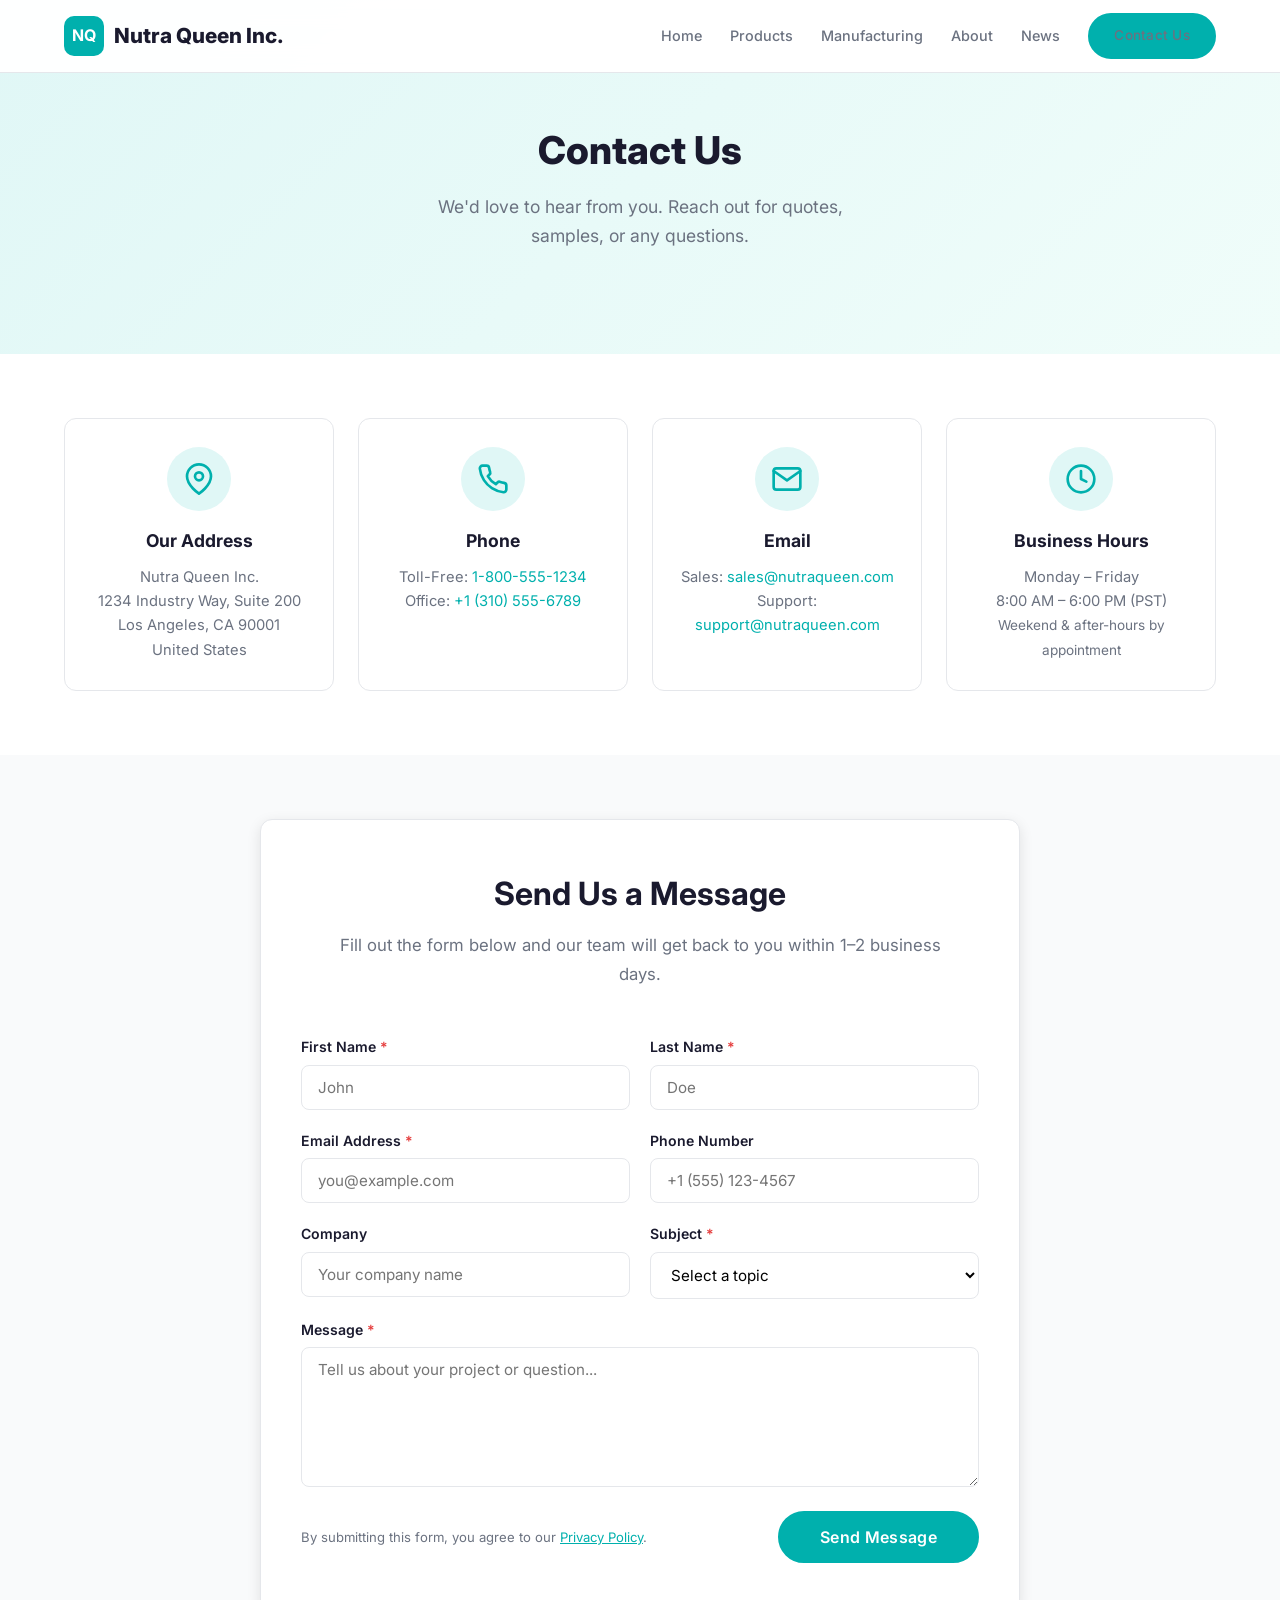
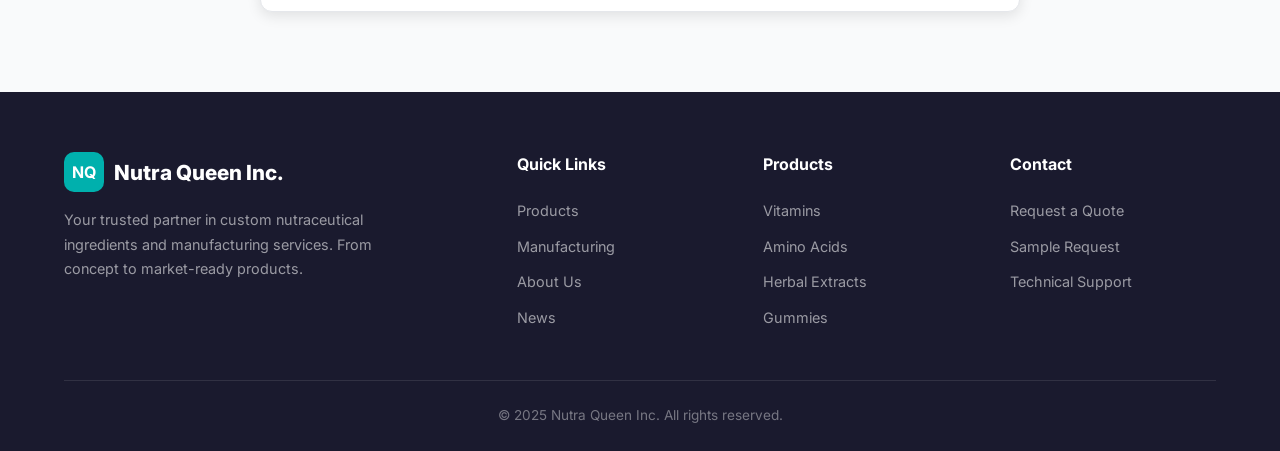
==== contact.html @ ca0a2e71 "feat: add Contact Us page with form validation and server submission logic; fix jQuery CDN dependenc" ====
<!DOCTYPE html>
<html lang="en">
<head>
  <meta charset="UTF-8">
  <meta name="viewport" content="width=device-width, initial-scale=1.0">
  <title>Contact Us - Nutra Queen Inc.</title>
  <meta name="description" content="Get in touch with Nutra Queen Inc. Request a quote, ask about ingredients, or speak with our team.">
  <link rel="preconnect" href="https://fonts.googleapis.com">
  <link rel="preconnect" href="https://fonts.gstatic.com" crossorigin>
  <link href="https://fonts.googleapis.com/css2?family=Inter:wght@400;500;600;700;800&display=swap" rel="stylesheet">
  <link rel="stylesheet" href="static/css/style.css">
</head>
<body>

  <!-- ==================== HEADER ==================== -->
  <header class="header">
    <div class="container">
      <a href="/" class="logo">
        <span class="logo-icon">NQ</span>
        Nutra Queen Inc.
      </a>
      <nav class="nav-links">
        <a href="index.html">Home</a>
        <a href="index.html#products">Products</a>
        <a href="index.html#manufacturing">Manufacturing</a>
        <a href="index.html#about">About</a>
        <a href="index.html#news">News</a>
        <a href="contact.html" class="btn btn-primary">Contact Us</a>
      </nav>
      <button class="menu-toggle" aria-label="Toggle menu">
        <span></span><span></span><span></span>
      </button>
    </div>
  </header>

  <!-- ==================== PAGE HEADER ==================== -->
  <section class="page-header">
    <div class="container">
      <h1>Contact Us</h1>
      <p>We'd love to hear from you. Reach out for quotes, samples, or any questions.</p>
    </div>
  </section>

  <!-- ==================== CONTACT INFO ==================== -->
  <section class="section contact-info-section">
    <div class="container">
      <div class="contact-info-grid">
        <!-- Address -->
        <div class="contact-info-card">
          <div class="contact-icon">
            <svg width="32" height="32" viewBox="0 0 24 24" fill="none" stroke="currentColor" stroke-width="2" stroke-linecap="round" stroke-linejoin="round">
              <path d="M21 10c0 7-9 13-9 13s-9-6-9-13a9 9 0 0 1 18 0z"/>
              <circle cx="12" cy="10" r="3"/>
            </svg>
          </div>
          <h3>Our Address</h3>
          <p>
            Nutra Queen Inc.<br>
            1234 Industry Way, Suite 200<br>
            Los Angeles, CA 90001<br>
            United States
          </p>
        </div>

        <!-- Phone -->
        <div class="contact-info-card">
          <div class="contact-icon">
            <svg width="32" height="32" viewBox="0 0 24 24" fill="none" stroke="currentColor" stroke-width="2" stroke-linecap="round" stroke-linejoin="round">
              <path d="M22 16.92v3a2 2 0 0 1-2.18 2 19.79 19.79 0 0 1-8.63-3.07 19.5 19.5 0 0 1-6-6 19.79 19.79 0 0 1-3.07-8.67A2 2 0 0 1 4.11 2h3a2 2 0 0 1 2 1.72 12.84 12.84 0 0 0 .7 2.81 2 2 0 0 1-.45 2.11L8.09 9.91a16 16 0 0 0 6 6l1.27-1.27a2 2 0 0 1 2.11-.45 12.84 12.84 0 0 0 2.81.7A2 2 0 0 1 22 16.92z"/>
            </svg>
          </div>
          <h3>Phone</h3>
          <p>
            Toll-Free: <a href="tel:+18005551234">1-800-555-1234</a><br>
            Office: <a href="tel:+13105556789">+1 (310) 555-6789</a>
          </p>
        </div>

        <!-- Email -->
        <div class="contact-info-card">
          <div class="contact-icon">
            <svg width="32" height="32" viewBox="0 0 24 24" fill="none" stroke="currentColor" stroke-width="2" stroke-linecap="round" stroke-linejoin="round">
              <path d="M4 4h16c1.1 0 2 .9 2 2v12c0 1.1-.9 2-2 2H4c-1.1 0-2-.9-2-2V6c0-1.1.9-2 2-2z"/>
              <polyline points="22,6 12,13 2,6"/>
            </svg>
          </div>
          <h3>Email</h3>
          <p>
            Sales: <a href="mailto:sales@nutraqueen.com">sales@nutraqueen.com</a><br>
            Support: <a href="mailto:support@nutraqueen.com">support@nutraqueen.com</a>
          </p>
        </div>

        <!-- Business Hours -->
        <div class="contact-info-card">
          <div class="contact-icon">
            <svg width="32" height="32" viewBox="0 0 24 24" fill="none" stroke="currentColor" stroke-width="2" stroke-linecap="round" stroke-linejoin="round">
              <circle cx="12" cy="12" r="10"/>
              <polyline points="12 6 12 12 16 14"/>
            </svg>
          </div>
          <h3>Business Hours</h3>
          <p>
            Monday – Friday<br>
            8:00 AM – 6:00 PM (PST)<br>
            <span style="font-size:0.85rem;color:var(--text-muted);">Weekend &amp; after-hours by appointment</span>
          </p>
        </div>
      </div>
    </div>
  </section>

  <!-- ==================== CONTACT FORM ==================== -->
  <section class="section contact-form-section" id="contact-form">
    <div class="container">
      <div class="form-wrapper">
        <h2 class="section-title">Send Us a Message</h2>
        <p class="section-subtitle">
          Fill out the form below and our team will get back to you within 1–2 business days.
        </p>

        <form id="contactForm" class="contact-form" novalidate>
          <!-- Name -->
          <div class="form-row">
            <div class="form-group">
              <label for="firstName">First Name <span class="required">*</span></label>
              <input type="text" id="firstName" name="firstName" placeholder="John" required>
            </div>
            <div class="form-group">
              <label for="lastName">Last Name <span class="required">*</span></label>
              <input type="text" id="lastName" name="lastName" placeholder="Doe" required>
            </div>
          </div>

          <!-- Email & Phone -->
          <div class="form-row">
            <div class="form-group">
              <label for="email">Email Address <span class="required">*</span></label>
              <input type="email" id="email" name="email" placeholder="you@example.com" required>
            </div>
            <div class="form-group">
              <label for="phone">Phone Number</label>
              <input type="tel" id="phone" name="phone" placeholder="+1 (555) 123-4567">
            </div>
          </div>

          <!-- Company & Subject -->
          <div class="form-row">
            <div class="form-group">
              <label for="company">Company</label>
              <input type="text" id="company" name="company" placeholder="Your company name">
            </div>
            <div class="form-group">
              <label for="subject">Subject <span class="required">*</span></label>
              <select id="subject" name="subject" required>
                <option value="" disabled selected>Select a topic</option>
                <option value="quote">Request a Quote</option>
                <option value="sample">Sample Request</option>
                <option value="manufacturing">Manufacturing Inquiry</option>
                <option value="partnership">Partnership Opportunity</option>
                <option value="technical">Technical Support</option>
                <option value="other">Other</option>
              </select>
            </div>
          </div>

          <!-- Message -->
          <div class="form-group">
            <label for="message">Message <span class="required">*</span></label>
            <textarea id="message" name="message" rows="6" placeholder="Tell us about your project or question..." required></textarea>
          </div>

          <!-- Submit -->
          <div class="form-footer">
            <p class="form-note">
              By submitting this form, you agree to our <a href="#">Privacy Policy</a>.
            </p>
            <button type="submit" class="btn btn-primary btn-submit">
              Send Message
              <span class="spinner" style="display:none;"></span>
            </button>
          </div>

          <!-- Feedback message -->
          <div id="formFeedback" class="form-feedback" style="display:none;"></div>
        </form>
      </div>
    </div>
  </section>

  <!-- ==================== FOOTER ==================== -->
  <footer class="footer">
    <div class="container">
      <div class="footer-grid">
        <div class="footer-brand">
          <a href="/" class="logo">
            <span class="logo-icon">NQ</span>
            Nutra Queen Inc.
          </a>
          <p>Your trusted partner in custom nutraceutical ingredients and manufacturing services. From concept to market-ready products.</p>
        </div>
        <div class="footer-col">
          <h4>Quick Links</h4>
          <ul>
            <li><a href="products.html">Products</a></li>
            <li><a href="manufacturing.html">Manufacturing</a></li>
            <li><a href="about.html">About Us</a></li>
            <li><a href="news.html">News</a></li>
          </ul>
        </div>
        <div class="footer-col">
          <h4>Products</h4>
          <ul>
            <li><a href="products.html">Vitamins</a></li>
            <li><a href="products.html">Amino Acids</a></li>
            <li><a href="products.html">Herbal Extracts</a></li>
            <li><a href="products.html">Gummies</a></li>
          </ul>
        </div>
        <div class="footer-col">
          <h4>Contact</h4>
          <ul>
            <li><a href="contact.html">Request a Quote</a></li>
            <li><a href="contact.html">Sample Request</a></li>
            <li><a href="contact.html">Technical Support</a></li>
          </ul>
        </div>
      </div>
      <div class="footer-bottom">&copy; 2025 Nutra Queen Inc. All rights reserved.</div>
    </div>
  </footer>

  <script src="https://code.jquery.com/jquery-3.7.1.min.js"></script>
  <script src="static/js/main.js"></script>
  <script src="static/js/contact.js"></script>
</body>
</html>
---- static/css/style.css ----
﻿/* ============================================================
   Nutra Queen Inc. - 官网主样式表
   风格参考：Vitajoy Group (保健品原料行业, 白绿主色调)
   ============================================================ */

:root {
  --primary: #00b0ad;
  --primary-dark: #009a97;
  --primary-light: #e0f7f6;
  --accent: #f5a623;
  --text-dark: #1a1a2e;
  --text-muted: #6b7280;
  --text-light: #9ca3af;
  --bg-white: #ffffff;
  --bg-light: #f9fafb;
  --bg-gray: #f3f4f6;
  --border-color: #e5e7eb;
  --shadow-sm: 0 1px 3px rgba(0,0,0,0.08);
  --shadow-md: 0 4px 14px rgba(0,0,0,0.1);
  --shadow-lg: 0 10px 40px rgba(0,0,0,0.12);
  --font-sans: 'Inter', -apple-system, BlinkMacSystemFont, 'Segoe UI', Roboto, sans-serif;
  --radius: 12px;
  --radius-sm: 8px;
  --transition: all 0.3s ease;
}

/* ---------- Reset ---------- */
*, *::before, *::after { margin: 0; padding: 0; box-sizing: border-box; }
html { scroll-behavior: smooth; font-size: 16px; }
body {
  font-family: var(--font-sans);
  color: var(--text-dark);
  line-height: 1.6;
  background: var(--bg-white);
  -webkit-font-smoothing: antialiased;
}
a { text-decoration: none; color: inherit; }
ul { list-style: none; }
img { max-width: 100%; height: auto; display: block; }

.container { max-width: 1200px; margin: 0 auto; padding: 0 24px; }
.section { padding: 80px 0; }

.section-title {
  font-size: 2rem; font-weight: 700; text-align: center;
  margin-bottom: 0.75rem; color: var(--text-dark);
}
.section-subtitle {
  font-size: 1.05rem; color: var(--text-muted); text-align: center;
  max-width: 640px; margin: 0 auto 48px; line-height: 1.7;
}

/* ---------- Buttons ---------- */
.btn {
  display: inline-flex; align-items: center; gap: 8px;
  padding: 14px 32px; border-radius: 50px;
  font-weight: 600; font-size: 0.95rem;
  cursor: pointer; transition: var(--transition);
  border: 2px solid transparent; letter-spacing: 0.02em;
  font-family: inherit;
}
.btn-primary {
  background: var(--primary); color: #fff; border-color: var(--primary);
}
.btn-primary:hover {
  background: var(--primary-dark); border-color: var(--primary-dark);
  transform: translateY(-2px);
  box-shadow: 0 8px 24px rgba(0,176,173,0.35);
}
.btn-outline {
  background: transparent; color: var(--primary); border-color: var(--primary);
}
.btn-outline:hover { background: var(--primary); color: #fff; transform: translateY(-2px); }
.btn-white {
  background: #fff; color: var(--primary); border-color: #fff;
}
.btn-white:hover { background: var(--bg-light); transform: translateY(-2px); }

/* ===========================
   HEADER
   =========================== */
.header {
  position: fixed; top: 0; left: 0; right: 0; z-index: 1000;
  background: rgba(255,255,255,0.97);
  backdrop-filter: blur(12px);
  border-bottom: 1px solid var(--border-color);
  transition: var(--transition);
}
.header .container {
  display: flex; align-items: center;
  justify-content: space-between; height: 72px;
}
.logo {
  display: flex; align-items: center; gap: 10px;
  font-size: 1.3rem; font-weight: 800; color: var(--text-dark);
}
.logo-icon {
  width: 40px; height: 40px; background: var(--primary);
  border-radius: 10px; display: flex; align-items: center;
  justify-content: center; color: #fff; font-weight: 700; font-size: 1rem;
}
.nav-links { display: flex; align-items: center; gap: 28px; }
.nav-links a {
  font-size: 0.9rem; font-weight: 500; color: var(--text-muted);
  transition: var(--transition); position: relative;
}
.nav-links a::after {
  content: ''; position: absolute; bottom: -4px; left: 0;
  width: 0; height: 2px; background: var(--primary);
  transition: var(--transition);
}
.nav-links a:hover { color: var(--primary); }
.nav-links a:hover::after { width: 100%; }
.nav-links .btn { padding: 10px 24px; font-size: 0.85rem; }

/* Mobile menu */
.menu-toggle {
  display: none; flex-direction: column; gap: 5px;
  cursor: pointer; background: none; border: none; padding: 4px;
}
.menu-toggle span {
  width: 26px; height: 2.5px; background: var(--text-dark);
  border-radius: 2px; transition: var(--transition);
}

/* ===========================
   HERO
   =========================== */
.hero {
  padding-top: 72px; min-height: 90vh;
  display: flex; align-items: center;
  background: linear-gradient(135deg, #e0f7f6 0%, #f0fdfa 50%, #fff 100%);
  position: relative; overflow: hidden;
}
.hero::before {
  content: ''; position: absolute; top: -30%; right: -10%;
  width: 600px; height: 600px;
  background: radial-gradient(circle, rgba(0,176,173,0.08) 0%, transparent 70%);
  border-radius: 50%; pointer-events: none;
}
.hero .container {
  display: grid; grid-template-columns: 1fr 1fr;
  gap: 60px; align-items: center; position: relative; z-index: 1;
}
.hero-content h1 {
  font-size: 3rem; font-weight: 800; line-height: 1.15;
  margin-bottom: 20px; color: var(--text-dark);
}
.hero-content h1 span { color: var(--primary); }
.hero-content p {
  font-size: 1.1rem; color: var(--text-muted);
  line-height: 1.7; margin-bottom: 36px; max-width: 520px;
}
.hero-buttons { display: flex; gap: 16px; flex-wrap: wrap; }
.hero-image { display: flex; justify-content: center; align-items: center; }
.hero-img {
  width: 100%; max-width: 520px; aspect-ratio: 4/3;
  border-radius: var(--radius); object-fit: cover;
  box-shadow: var(--shadow-lg);
}

/* ===========================
   PRODUCTS
   =========================== */
.products-grid { display: grid; grid-template-columns: repeat(4, 1fr); gap: 24px; }
.product-card {
  background: var(--bg-white); border: 1px solid var(--border-color);
  border-radius: var(--radius); text-align: center;
  transition: var(--transition); cursor: pointer;
  overflow: hidden;
}
.product-card:hover {
  transform: translateY(-6px); box-shadow: var(--shadow-md);
  border-color: var(--primary);
}
.product-icon {
  width: 100%; aspect-ratio: 1/1; margin-bottom: 0;
  display: flex; align-items: center; justify-content: center;
  overflow: hidden; background: var(--bg-gray);
  border-radius: 0;
}
.product-icon img { width: 100%; height: 100%; object-fit: cover; display: block; }
.product-card h3 { font-size: 1rem; font-weight: 600; margin: 16px 0 4px; padding: 0 12px; }
.product-card p { font-size: 0.85rem; color: var(--text-muted); padding: 0 12px 20px; }
.view-all-link { text-align: center; margin-top: 40px; }
.view-all-link a {
  color: var(--primary); font-weight: 600; font-size: 1rem;
  transition: var(--transition); display: inline-flex; align-items: center; gap: 6px;
}
.view-all-link a:hover { gap: 12px; }

/* ===========================
   FEATURE SECTIONS
   =========================== */
.feature-grid { display: grid; grid-template-columns: 1fr 1fr; gap: 60px; align-items: center; }
.feature-image { border-radius: var(--radius); overflow: hidden; box-shadow: var(--shadow-md); }
.feature-image-placeholder {
  width: 100%; aspect-ratio: 3/2;
  background: linear-gradient(135deg, #d1fae5, #a7f3d0);
  display: flex; align-items: center; justify-content: center;
  font-size: 1.2rem; color: #065f46; font-weight: 500;
}
.feature-text h2 { font-size: 1.75rem; font-weight: 700; margin-bottom: 16px; }
.feature-text p { color: var(--text-muted); line-height: 1.7; margin-bottom: 24px; }

/* ===========================
   WHY CHOOSE US
   =========================== */
.why-section { background: var(--bg-light); }
.why-grid { display: grid; grid-template-columns: 1fr 1fr; gap: 60px; align-items: center; }
.why-image { display: flex; justify-content: center; }
.why-image-placeholder {
  width: 100%; max-width: 400px; aspect-ratio: 9/10;
  background: linear-gradient(135deg, var(--primary-light), #b8f0ec);
  border-radius: var(--radius); display: flex; align-items: center;
  justify-content: center; font-size: 1.1rem; color: var(--primary);
  font-weight: 600; box-shadow: var(--shadow-md); text-align: center; padding: 20px;
}
.why-list { display: grid; grid-template-columns: 1fr 1fr; gap: 12px; }
.why-item {
  display: flex; align-items: center; gap: 10px;
  padding: 10px 16px; background: var(--bg-white);
  border-radius: var(--radius-sm); font-weight: 500; font-size: 0.95rem;
  box-shadow: var(--shadow-sm);
}
.why-item .check {
  width: 24px; height: 24px; background: var(--primary); color: #fff;
  border-radius: 50%; display: flex; align-items: center;
  justify-content: center; font-size: 0.75rem; flex-shrink: 0;
}

/* ===========================
   STATS
   =========================== */
.stats { background: var(--primary); color: #fff; padding: 60px 0; }
.stats-grid { display: grid; grid-template-columns: repeat(3, 1fr); gap: 40px; text-align: center; }
.stat-item h3 { font-size: 2.8rem; font-weight: 800; margin-bottom: 4px; }
.stat-item p { font-size: 1rem; opacity: 0.85; font-weight: 500; }

/* ===========================
   ABOUT CARDS
   =========================== */
.about-cards { display: grid; grid-template-columns: repeat(3, 1fr); gap: 24px; }
.about-card {
  background: var(--bg-white); border: 1px solid var(--border-color);
  border-radius: var(--radius); padding: 36px 28px; text-align: center;
  transition: var(--transition);
}
.about-card:hover { transform: translateY(-4px); box-shadow: var(--shadow-md); }
.about-card .icon {
  width: 56px; height: 56px; margin: 0 auto 20px;
  background: var(--primary-light); border-radius: 50%;
  display: flex; align-items: center; justify-content: center;
  font-size: 1.5rem; color: var(--primary);
}
.about-card h3 { font-size: 1.15rem; font-weight: 700; margin-bottom: 12px; }
.about-card p { font-size: 0.9rem; color: var(--text-muted); line-height: 1.6; margin-bottom: 16px; }
.about-card .link {
  color: var(--primary); font-weight: 600; font-size: 0.9rem;
  transition: var(--transition); display: inline-flex; align-items: center; gap: 4px;
}
.about-card .link:hover { gap: 8px; }

/* ===========================
   SERVICES
   =========================== */
.services-grid { display: grid; grid-template-columns: repeat(3, 1fr); gap: 24px; }
.service-card {
  text-align: center; padding: 36px 24px; border-radius: var(--radius);
  background: var(--bg-white); border: 1px solid var(--border-color);
  transition: var(--transition);
}
.service-card:hover { box-shadow: var(--shadow-md); transform: translateY(-4px); }
.service-icon {
  width: 72px; height: 72px; margin: 0 auto 20px; border-radius: 50%;
  display: flex; align-items: center; justify-content: center;
  font-size: 2rem; color: var(--primary); background: var(--primary-light);
  transition: var(--transition); overflow: hidden;
}
.service-icon img { width: 48px; height: 48px; object-fit: contain; }
.service-card:hover .service-icon { background: var(--primary); color: #fff; }
.service-card h3 { font-size: 1.1rem; font-weight: 700; margin-bottom: 8px; }
.service-card p { font-size: 0.9rem; color: var(--text-muted); line-height: 1.6; }

/* ===========================
   STEPS
   =========================== */
.steps-section { background: var(--bg-light); }
.steps-grid { display: grid; grid-template-columns: repeat(3, 1fr); gap: 32px; }
.step-card { text-align: center; padding: 36px 24px; }
.step-number {
  width: 56px; height: 56px; margin: 0 auto 20px;
  background: var(--primary); color: #fff; border-radius: 50%;
  display: flex; align-items: center; justify-content: center;
  font-size: 1.4rem; font-weight: 700;
}
.step-card h3 { font-size: 1.15rem; font-weight: 700; margin-bottom: 10px; }
.step-card p { font-size: 0.9rem; color: var(--text-muted); line-height: 1.6; }

/* ===========================
   CTA
   =========================== */
.cta-section {
  background: linear-gradient(135deg, var(--primary), #008b89);
  color: #fff; text-align: center; padding: 80px 0;
}
.cta-section h2 { font-size: 2rem; font-weight: 700; margin-bottom: 12px; }
.cta-section p {
  font-size: 1.1rem; opacity: 0.9; margin-bottom: 32px;
  max-width: 520px; margin-left: auto; margin-right: auto;
}

/* ===========================
   INGREDIENTS
   =========================== */
.ingredients-grid { display: grid; grid-template-columns: repeat(5, 1fr); gap: 20px; }
.ingredient-item {
  border: 1px solid var(--border-color); border-radius: var(--radius-sm);
  overflow: hidden; transition: var(--transition);
}
.ingredient-item:hover { box-shadow: var(--shadow-md); transform: translateY(-3px); }
.ingredient-img {
  width: 100%; aspect-ratio: 1; background: var(--bg-gray);
  display: flex; align-items: center; justify-content: center;
  color: var(--text-light); font-size: 0.85rem;
}
.ingredient-info { padding: 12px; }
.ingredient-info h4 { font-size: 0.9rem; font-weight: 600; margin-bottom: 4px; }
.ingredient-info .brand { font-size: 0.8rem; color: var(--text-light); margin-bottom: 8px; }
.ingredient-info .more-link { font-size: 0.8rem; color: var(--primary); font-weight: 500; }
.category-tags {
  display: flex; flex-wrap: wrap; gap: 8px;
  margin-bottom: 32px; justify-content: center;
}
.category-tag {
  padding: 6px 18px; border-radius: 50px;
  border: 1px solid var(--border-color); font-size: 0.85rem;
  font-weight: 500; color: var(--text-muted);
  cursor: pointer; transition: var(--transition);
}
.category-tag:hover, .category-tag.active { background: var(--primary); color: #fff; border-color: var(--primary); }

/* ===========================
   NEWS
   =========================== */
.news-grid { display: grid; grid-template-columns: repeat(3, 1fr); gap: 24px; }
.news-card {
  border: 1px solid var(--border-color); border-radius: var(--radius);
  overflow: hidden; transition: var(--transition);
}
.news-card:hover { box-shadow: var(--shadow-md); transform: translateY(-4px); }
.news-img {
  width: 100%; aspect-ratio: 16/9; background: var(--bg-gray);
  display: flex; align-items: center; justify-content: center;
  color: var(--text-light); font-size: 0.85rem;
}
.news-content { padding: 20px; }
.news-content h4 { font-size: 1rem; font-weight: 600; line-height: 1.4; transition: var(--transition); }
.news-card:hover .news-content h4 { color: var(--primary); }
.view-all-news { text-align: center; margin-top: 40px; }
.view-all-news a {
  color: var(--primary); font-weight: 600;
  display: inline-flex; align-items: center; gap: 6px; transition: var(--transition);
}
.view-all-news a:hover { gap: 12px; }

/* ===========================
   PAGE HEADER (Contact, etc.)
   =========================== */
.page-header {
  padding-top: 72px;
  background: linear-gradient(135deg, var(--primary-light), #f0fdfa);
  text-align: center;
  padding-bottom: 56px;
}
.page-header .container {
  padding-top: 48px;
  padding-bottom: 48px;
}
.page-header h1 {
  font-size: 2.4rem;
  font-weight: 800;
  margin-bottom: 12px;
  color: var(--text-dark);
}
.page-header p {
  font-size: 1.1rem;
  color: var(--text-muted);
  max-width: 480px;
  margin: 0 auto;
}

/* ===========================
   CONTACT INFO CARDS
   =========================== */
.contact-info-section {
  padding: 64px 0;
}
.contact-info-grid {
  display: grid;
  grid-template-columns: repeat(4, 1fr);
  gap: 24px;
}
.contact-info-card {
  text-align: center;
  padding: 28px 20px;
  border: 1px solid var(--border-color);
  border-radius: var(--radius);
  background: var(--bg-white);
  transition: var(--transition);
}
.contact-info-card:hover {
  box-shadow: var(--shadow-md);
  transform: translateY(-3px);
}
.contact-icon {
  width: 64px;
  height: 64px;
  margin: 0 auto 16px;
  background: var(--primary-light);
  border-radius: 50%;
  display: flex;
  align-items: center;
  justify-content: center;
  color: var(--primary);
}
.contact-info-card h3 {
  font-size: 1.1rem;
  font-weight: 700;
  margin-bottom: 10px;
}
.contact-info-card p {
  font-size: 0.92rem;
  color: var(--text-muted);
  line-height: 1.65;
}
.contact-info-card a {
  color: var(--primary);
  text-decoration: none;
  transition: var(--transition);
}
.contact-info-card a:hover {
  text-decoration: underline;
}

/* ===========================
   CONTACT FORM
   =========================== */
.contact-form-section {
  background: var(--bg-light);
  padding: 64px 0 80px;
}
.form-wrapper {
  max-width: 760px;
  margin: 0 auto;
  background: var(--bg-white);
  border-radius: var(--radius);
  padding: 48px 40px;
  box-shadow: var(--shadow-md);
  border: 1px solid var(--border-color);
}
.contact-form {
  display: flex;
  flex-direction: column;
  gap: 20px;
}
.form-row {
  display: grid;
  grid-template-columns: 1fr 1fr;
  gap: 20px;
}
.form-group {
  display: flex;
  flex-direction: column;
  gap: 6px;
}
.form-group label {
  font-size: 0.88rem;
  font-weight: 600;
  color: var(--text-dark);
}
.form-group label .required {
  color: #e53e3e;
}
.form-group input,
.form-group select,
.form-group textarea {
  padding: 12px 16px;
  border: 1px solid var(--border-color);
  border-radius: var(--radius-sm);
  font-size: 0.95rem;
  font-family: var(--font-sans);
  transition: var(--transition);
  background: #fff;
  outline: none;
}
.form-group input:focus,
.form-group select:focus,
.form-group textarea:focus {
  border-color: var(--primary);
  box-shadow: 0 0 0 3px rgba(0, 176, 173, 0.12);
}
.form-group input.error,
.form-group select.error,
.form-group textarea.error {
  border-color: #e53e3e;
}
.form-group .field-error {
  font-size: 0.8rem;
  color: #e53e3e;
  display: none;
}
.form-footer {
  display: flex;
  align-items: center;
  justify-content: space-between;
  gap: 16px;
  flex-wrap: wrap;
  margin-top: 4px;
}
.form-note {
  font-size: 0.82rem;
  color: var(--text-muted);
}
.form-note a {
  color: var(--primary);
  text-decoration: underline;
}
.btn-submit {
  display: inline-flex;
  align-items: center;
  gap: 10px;
  padding: 14px 40px;
  font-size: 1rem;
}
.btn-submit.loading {
  pointer-events: none;
  opacity: 0.7;
}
.spinner {
  width: 18px;
  height: 18px;
  border: 2px solid rgba(255, 255, 255, 0.3);
  border-top-color: #fff;
  border-radius: 50%;
  animation: spin 0.6s linear infinite;
}
@keyframes spin {
  to { transform: rotate(360deg); }
}
.form-feedback {
  text-align: center;
  padding: 12px 16px;
  border-radius: var(--radius-sm);
  font-weight: 500;
  font-size: 0.92rem;
  margin-top: 8px;
}
.form-feedback.success {
  background: #f0fdf4;
  color: #166534;
  border: 1px solid #bbf7d0;
}
.form-feedback.error-msg {
  background: #fef2f2;
  color: #991b1b;
  border: 1px solid #fecaca;
}

/* ===========================
   FOOTER
   =========================== */
.footer {
  background: #1a1a2e; color: rgba(255,255,255,0.8);
  padding: 60px 0 0;
}
.footer-grid {
  display: grid; grid-template-columns: 2fr 1fr 1fr 1fr;
  gap: 40px; padding-bottom: 40px;
  border-bottom: 1px solid rgba(255,255,255,0.1);
}
.footer-brand .logo { color: #fff; margin-bottom: 16px; }
.footer-brand p { font-size: 0.9rem; line-height: 1.7; max-width: 320px; opacity: 0.7; }
.footer-col h4 { color: #fff; font-size: 1rem; font-weight: 700; margin-bottom: 20px; }
.footer-col ul li { margin-bottom: 10px; }
.footer-col ul li a { font-size: 0.9rem; opacity: 0.7; transition: var(--transition); }
.footer-col ul li a:hover { opacity: 1; color: var(--primary); }

/* Social icons */
.footer-social { display: flex; gap: 12px; margin-top: 16px; }
.social-link {
  width: 36px; height: 36px; border-radius: 50%;
  background: rgba(255,255,255,0.1); display: flex;
  align-items: center; justify-content: center;
  color: rgba(255,255,255,0.7); transition: var(--transition);
}
.social-link:hover { background: var(--primary); color: #fff; }
.footer-bottom { text-align: center; padding: 24px 0; font-size: 0.85rem; opacity: 0.5; }

/* ===========================
   RESPONSIVE
   =========================== */
@media (max-width: 1024px) {
  .hero .container { grid-template-columns: 1fr; text-align: center; }
  .hero-content p { margin: 0 auto 36px; }
  .hero-buttons { justify-content: center; }
  .hero-image { display: none; }
  .products-grid { grid-template-columns: repeat(3, 1fr); }
  .feature-grid, .why-grid { grid-template-columns: 1fr; }
  .ingredients-grid { grid-template-columns: repeat(3, 1fr); }
  .about-cards { grid-template-columns: 1fr 1fr; }
  .footer-grid { grid-template-columns: 1fr 1fr; }
}

@media (max-width: 768px) {
  .nav-links {
    display: none; position: absolute; top: 72px; left: 0; right: 0;
    background: #fff; flex-direction: column; padding: 24px; gap: 16px;
    border-bottom: 1px solid var(--border-color); box-shadow: var(--shadow-md);
  }
  .nav-links.open { display: flex; }
  .menu-toggle { display: flex; }
  .hero-content h1 { font-size: 2.2rem; }
  .section-title { font-size: 1.6rem; }
  .products-grid { grid-template-columns: repeat(2, 1fr); }
  .services-grid, .steps-grid, .news-grid, .about-cards { grid-template-columns: 1fr; }
  .stats-grid { grid-template-columns: 1fr; gap: 24px; }
  .ingredients-grid { grid-template-columns: repeat(2, 1fr); }
  .why-list { grid-template-columns: 1fr; }
  .footer-grid { grid-template-columns: 1fr; }
}

@media (max-width: 480px) {
  .products-grid { grid-template-columns: 1fr; }
  .hero-content h1 { font-size: 1.8rem; }
  .section { padding: 48px 0; }
  .section-title { font-size: 1.4rem; }
  .container { padding: 0 16px; }
  .footer-grid { gap: 24px; }
  .news-grid { gap: 16px; }
  .ingredients-grid { grid-template-columns: 1fr 1fr; gap: 12px; }
  .category-tags { gap: 6px; }
  .category-tag { font-size: 0.78rem; padding: 4px 12px; }
  .stats-grid { gap: 16px; }
  .hero-buttons { flex-direction: column; align-items: center; }
  .hero-buttons .btn { width: 100%; justify-content: center; }
}
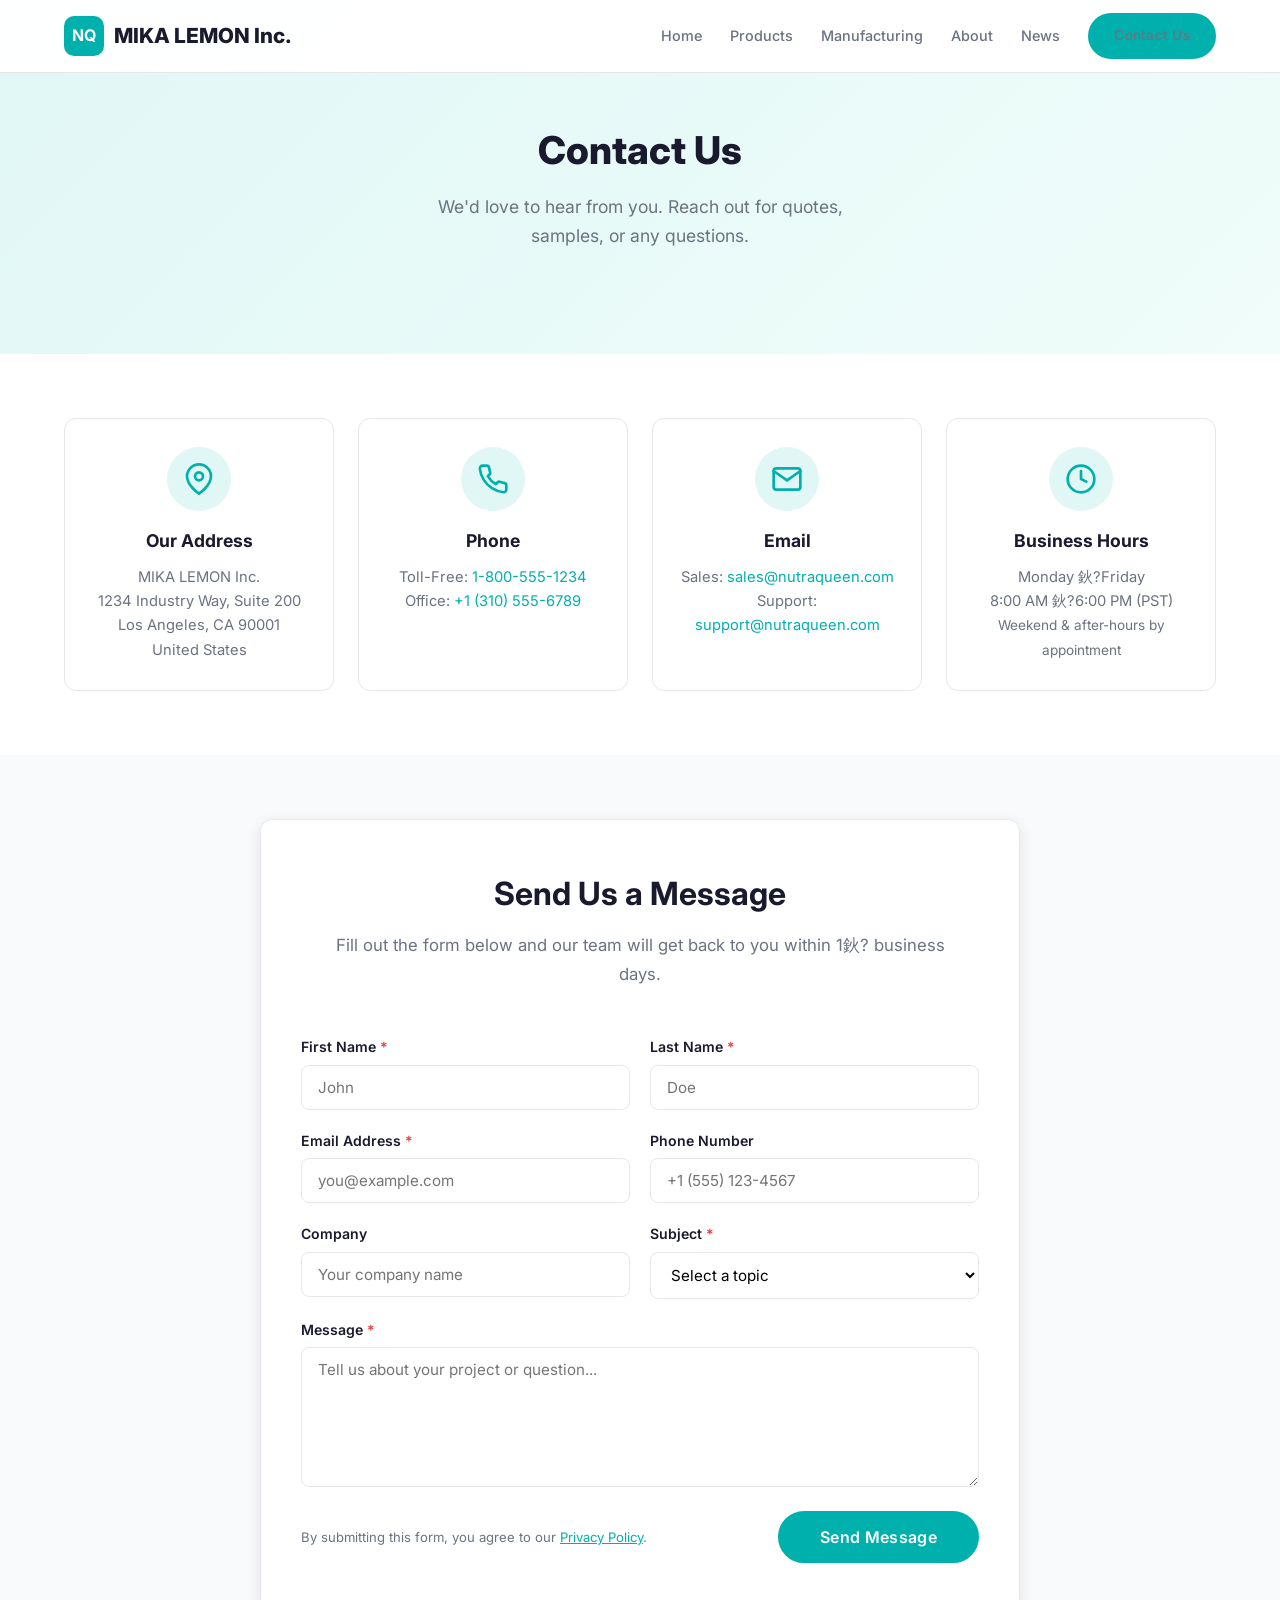
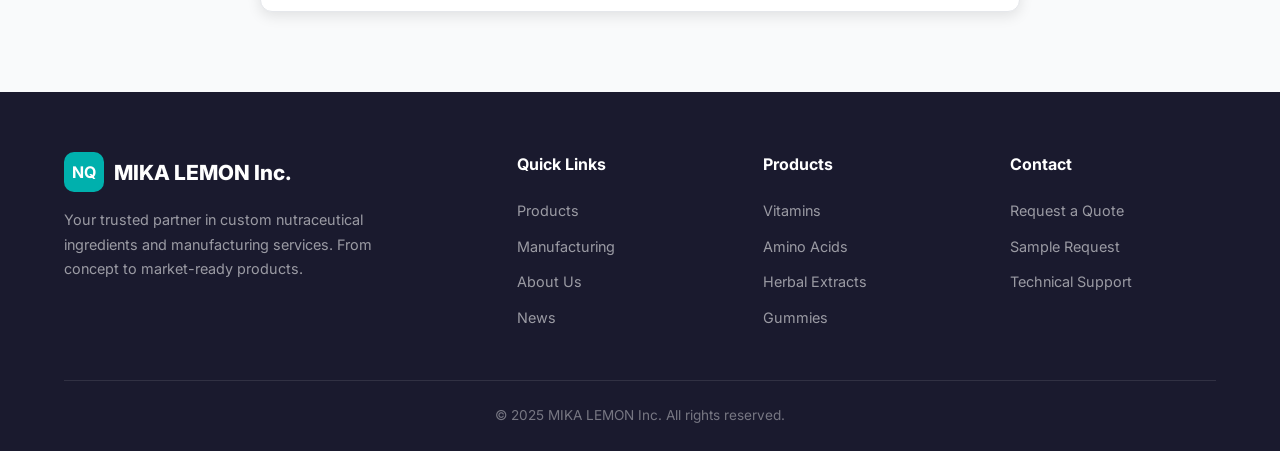
==== commit 6256646a: "fix all" ====
--- a/contact.html
+++ b/contact.html
@@ -1,10 +1,10 @@
-<!DOCTYPE html>
+﻿<!DOCTYPE html>
 <html lang="en">
 <head>
   <meta charset="UTF-8">
   <meta name="viewport" content="width=device-width, initial-scale=1.0">
-  <title>Contact Us - Nutra Queen Inc.</title>
-  <meta name="description" content="Get in touch with Nutra Queen Inc. Request a quote, ask about ingredients, or speak with our team.">
+  <title>Contact Us - MIKA LEMON Inc.</title>
+  <meta name="description" content="Get in touch with MIKA LEMON Inc. Request a quote, ask about ingredients, or speak with our team.">
   <link rel="preconnect" href="https://fonts.googleapis.com">
   <link rel="preconnect" href="https://fonts.gstatic.com" crossorigin>
   <link href="https://fonts.googleapis.com/css2?family=Inter:wght@400;500;600;700;800&display=swap" rel="stylesheet">
@@ -17,7 +17,7 @@
     <div class="container">
       <a href="/" class="logo">
         <span class="logo-icon">NQ</span>
-        Nutra Queen Inc.
+        MIKA LEMON Inc.
       </a>
       <nav class="nav-links">
         <a href="index.html">Home</a>
@@ -55,7 +55,7 @@
           </div>
           <h3>Our Address</h3>
           <p>
-            Nutra Queen Inc.<br>
+            MIKA LEMON Inc.<br>
             1234 Industry Way, Suite 200<br>
             Los Angeles, CA 90001<br>
             United States
@@ -101,8 +101,8 @@
           </div>
           <h3>Business Hours</h3>
           <p>
-            Monday – Friday<br>
-            8:00 AM – 6:00 PM (PST)<br>
+            Monday 鈥?Friday<br>
+            8:00 AM 鈥?6:00 PM (PST)<br>
             <span style="font-size:0.85rem;color:var(--text-muted);">Weekend &amp; after-hours by appointment</span>
           </p>
         </div>
@@ -116,7 +116,7 @@
       <div class="form-wrapper">
         <h2 class="section-title">Send Us a Message</h2>
         <p class="section-subtitle">
-          Fill out the form below and our team will get back to you within 1–2 business days.
+          Fill out the form below and our team will get back to you within 1鈥? business days.
         </p>
 
         <form id="contactForm" class="contact-form" novalidate>
@@ -195,7 +195,7 @@
         <div class="footer-brand">
           <a href="/" class="logo">
             <span class="logo-icon">NQ</span>
-            Nutra Queen Inc.
+            MIKA LEMON Inc.
           </a>
           <p>Your trusted partner in custom nutraceutical ingredients and manufacturing services. From concept to market-ready products.</p>
         </div>
@@ -226,7 +226,7 @@
           </ul>
         </div>
       </div>
-      <div class="footer-bottom">&copy; 2025 Nutra Queen Inc. All rights reserved.</div>
+      <div class="footer-bottom">&copy; 2025 MIKA LEMON Inc. All rights reserved.</div>
     </div>
   </footer>
 
--- a/static/css/style.css
+++ b/static/css/style.css
@@ -1,5 +1,5 @@
 ﻿/* ============================================================
-   Nutra Queen Inc. - 官网主样式表
+   MIKA LEMON Inc. - 官网主样式表
    风格参考：Vitajoy Group (保健品原料行业, 白绿主色调)
    ============================================================ */
 
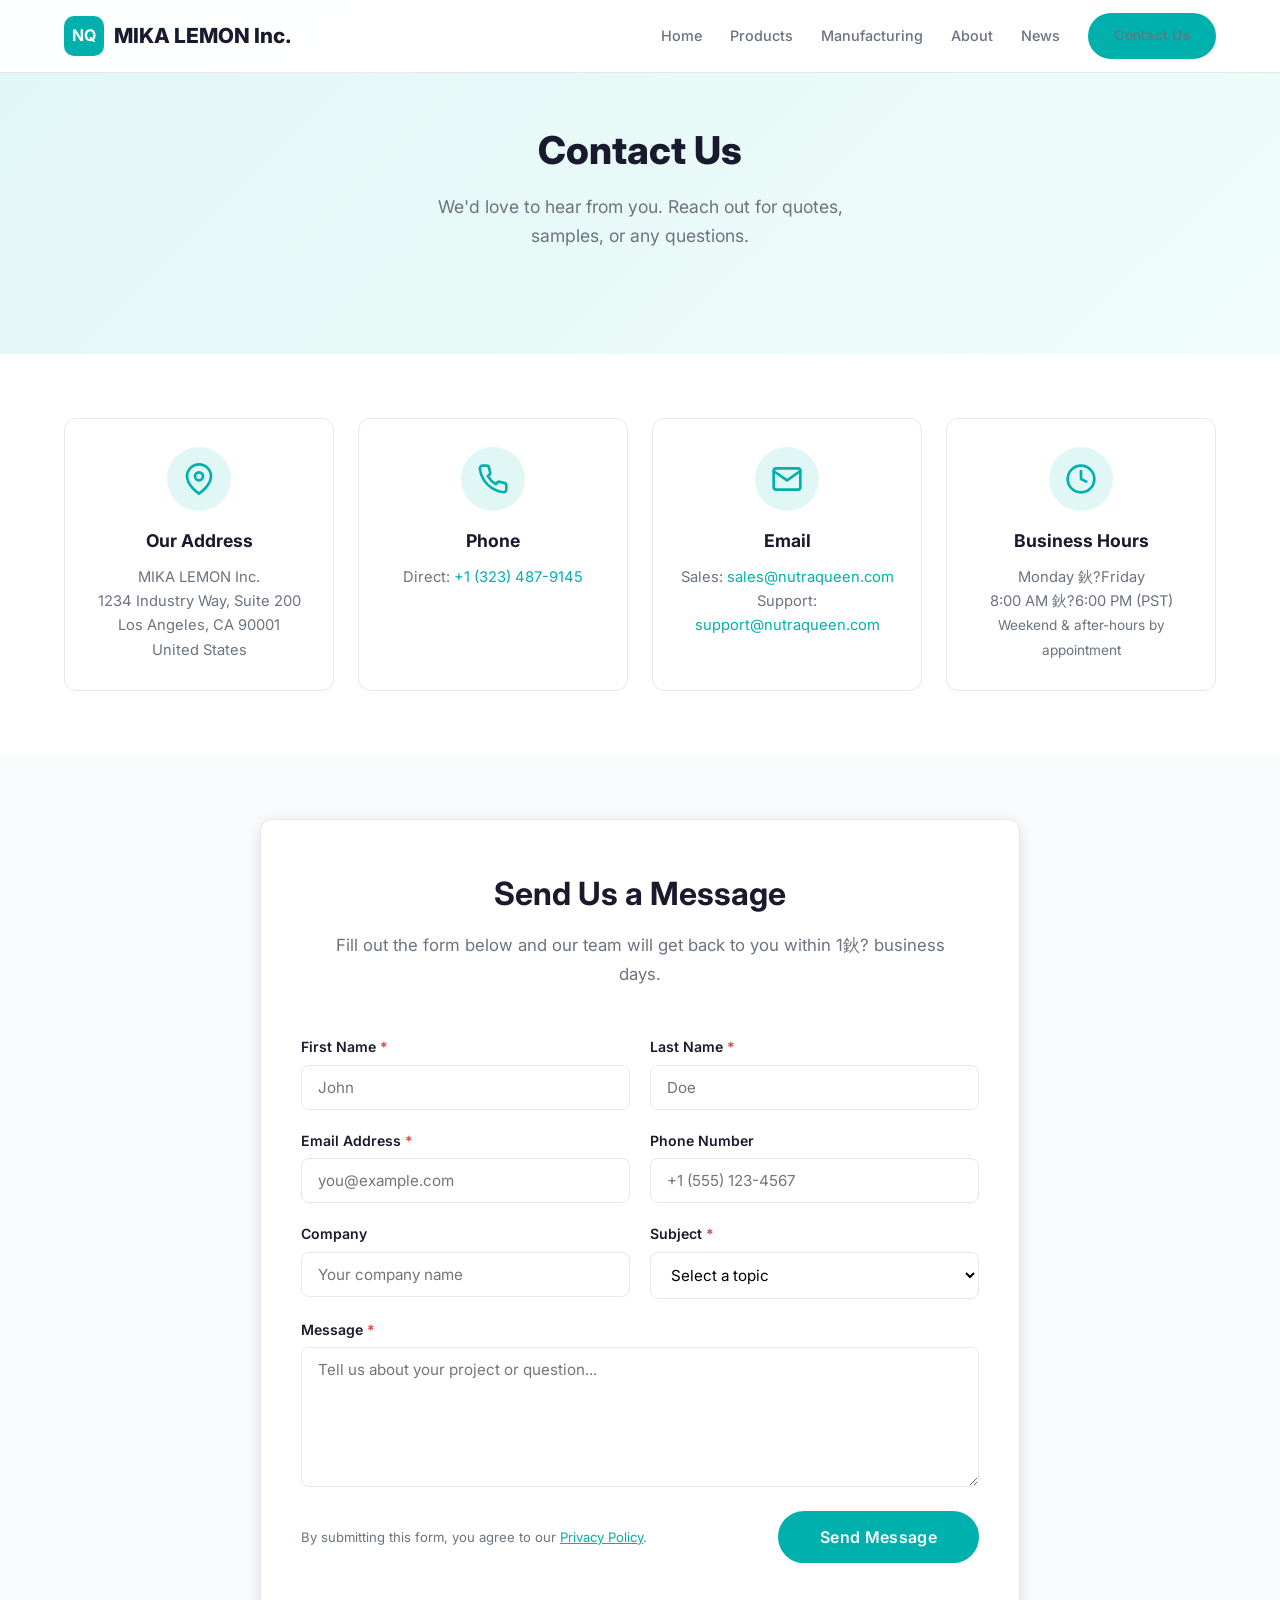
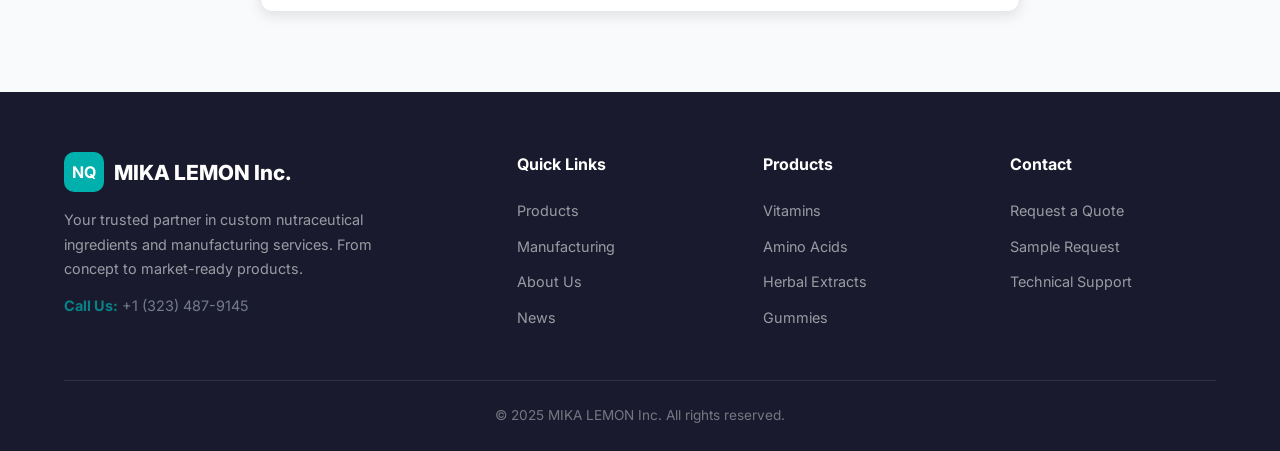
==== commit de78bb60: "add" ====
--- a/contact.html
+++ b/contact.html
@@ -70,10 +70,7 @@
             </svg>
           </div>
           <h3>Phone</h3>
-          <p>
-            Toll-Free: <a href="tel:+18005551234">1-800-555-1234</a><br>
-            Office: <a href="tel:+13105556789">+1 (310) 555-6789</a>
-          </p>
+          <p>Direct: <a href="tel:+13234879145">+1 (323) 487-9145</a></p>
         </div>
 
         <!-- Email -->
@@ -198,6 +195,7 @@
             MIKA LEMON Inc.
           </a>
           <p>Your trusted partner in custom nutraceutical ingredients and manufacturing services. From concept to market-ready products.</p>
+          <p style="margin-top:12px;"><strong style="font-size:0.9rem;color:var(--primary);">Call Us:</strong> <a href="tel:+13234879145" style="color:var(--text-light);text-decoration:none;">+1 (323) 487-9145</a></p>
         </div>
         <div class="footer-col">
           <h4>Quick Links</h4>
